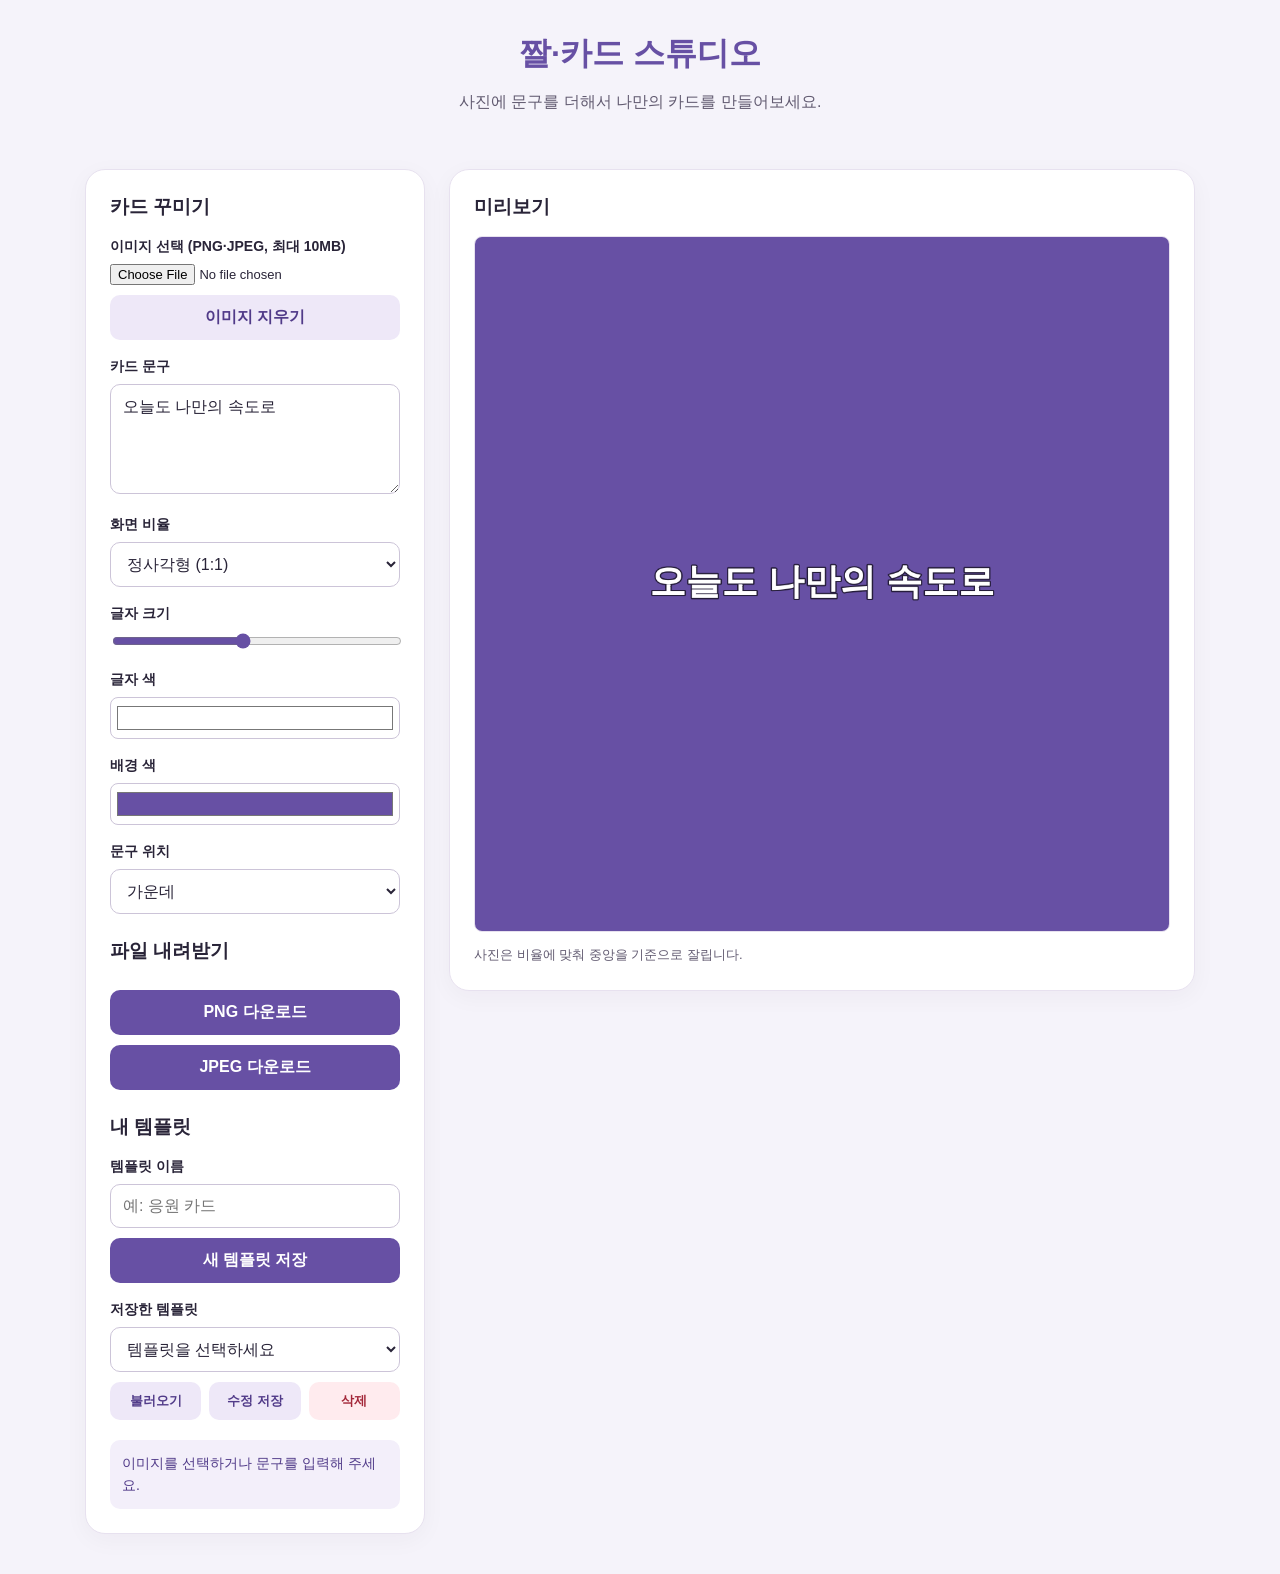
==== index.html @ bc9981ce "Add files via upload" ====
<!DOCTYPE html>
<html lang="ko">
<head>
  <meta charset="UTF-8">
  <meta name="viewport" content="width=device-width, initial-scale=1.0">
  <title>짤·카드 스튜디오</title>
  <link rel="stylesheet" href="style.css">
</head>
<body>
  <header>
    <h1>짤·카드 스튜디오</h1>
    <p>사진에 문구를 더해서 나만의 카드를 만들어보세요.</p>
  </header>

  <main>
    <section class="controls" aria-label="카드 편집">
      <h2>카드 꾸미기</h2>

      <label for="imageInput">이미지 선택 (PNG·JPEG, 최대 10MB)</label>
      <input
        type="file"
        id="imageInput"
        accept="image/png,image/jpeg"
      >
      <button type="button" id="removeImageBtn">이미지 지우기</button>

      <label for="textInput">카드 문구</label>
      <textarea
        id="textInput"
        rows="4"
        maxlength="200"
        placeholder="문구를 입력하세요"
      >오늘도 나만의 속도로</textarea>

      <label for="ratioSelect">화면 비율</label>
      <select id="ratioSelect">
        <option value="square">정사각형 (1:1)</option>
        <option value="portrait">세로형 (4:5)</option>
        <option value="landscape">가로형 (16:9)</option>
      </select>

      <label for="fontSizeInput">글자 크기</label>
      <input
        type="range"
        id="fontSizeInput"
        min="20"
        max="100"
        value="56"
      >

      <label for="textColorInput">글자 색</label>
      <input type="color" id="textColorInput" value="#ffffff">

      <label for="bgColorInput">배경 색</label>
      <input type="color" id="bgColorInput" value="#6750a4">

      <label for="textPositionSelect">문구 위치</label>
      <select id="textPositionSelect">
        <option value="top">위쪽</option>
        <option value="center" selected>가운데</option>
        <option value="bottom">아래쪽</option>
      </select>

      <h2>파일 내려받기</h2>
      <button type="button" id="downloadPngBtn">PNG 다운로드</button>
      <button type="button" id="downloadJpegBtn">JPEG 다운로드</button>

      <h2>내 템플릿</h2>

      <label for="templateNameInput">템플릿 이름</label>
      <input
        type="text"
        id="templateNameInput"
        maxlength="40"
        placeholder="예: 응원 카드"
      >
      <button type="button" id="saveTemplateBtn">새 템플릿 저장</button>

      <label for="templateSelect">저장한 템플릿</label>
      <select id="templateSelect">
        <option value="">템플릿을 선택하세요</option>
      </select>

      <div class="template-actions">
        <button type="button" id="loadTemplateBtn">불러오기</button>
        <button type="button" id="updateTemplateBtn">수정 저장</button>
        <button type="button" id="deleteTemplateBtn">삭제</button>
      </div>

      <p id="status" role="status" aria-live="polite">
        이미지를 선택하거나 문구를 입력해 주세요.
      </p>
    </section>

    <section class="preview" aria-label="카드 미리보기">
      <h2>미리보기</h2>
      <canvas id="cardCanvas" width="1080" height="1080">
        카드 미리보기를 표시하려면 캔버스를 지원하는 브라우저가 필요합니다.
      </canvas>
      <p>사진은 비율에 맞춰 중앙을 기준으로 잘립니다.</p>
    </section>
  </main>

  <script src="app.js"></script>
</body>
</html>
---- style.css ----
* {
  box-sizing: border-box;
}

body {
  margin: 0;
  font-family: "맑은 고딕", sans-serif;
  color: #292438;
  background: #f5f3fa;
}

header {
  padding: 32px 20px 20px;
  text-align: center;
}

header h1 {
  margin: 0 0 10px;
  color: #6750a4;
}

header p {
  color: #625b71;
}

main {
  display: grid;
  grid-template-columns: 340px minmax(0, 1fr);
  gap: 24px;
  max-width: 1150px;
  margin: 0 auto;
  padding: 20px 20px 40px;
}

.controls,
.preview {
  min-width: 0;
  padding: 24px;
  border: 1px solid #e7e1ef;
  border-radius: 20px;
  background: #ffffff;
  box-shadow: 0 6px 24px #2924380a;
}

h2 {
  margin: 24px 0 16px;
  font-size: 19px;
}

h2:first-child {
  margin-top: 0;
}

label {
  display: block;
  margin: 18px 0 8px;
  font-size: 14px;
  font-weight: bold;
}

input,
textarea,
select,
button {
  font: inherit;
}

input[type="text"],
textarea,
select {
  width: 100%;
  padding: 12px;
  border: 1px solid #ccc4d8;
  border-radius: 10px;
  color: #292438;
  background: #ffffff;
}

textarea {
  min-height: 110px;
  resize: vertical;
}

input[type="file"] {
  width: 100%;
  font-size: 13px;
}

input[type="range"] {
  width: 100%;
  accent-color: #6750a4;
}

input[type="color"] {
  width: 100%;
  height: 42px;
  padding: 4px;
  border: 1px solid #ccc4d8;
  border-radius: 8px;
  background: #ffffff;
  cursor: pointer;
}

button {
  width: 100%;
  margin-top: 10px;
  padding: 12px;
  border: none;
  border-radius: 10px;
  color: #ffffff;
  background: #6750a4;
  font-weight: bold;
  cursor: pointer;
  transition: background 0.2s;
}

button:hover {
  background: #513b89;
}

button:active {
  transform: translateY(1px);
}

button:disabled {
  opacity: 0.5;
  cursor: not-allowed;
}

input:focus-visible,
textarea:focus-visible,
select:focus-visible,
button:focus-visible {
  outline: 3px solid #9475d6;
  outline-offset: 3px;
}

#removeImageBtn,
#loadTemplateBtn,
#updateTemplateBtn {
  color: #513b89;
  background: #eee8f8;
}

#removeImageBtn:hover,
#loadTemplateBtn:hover,
#updateTemplateBtn:hover {
  background: #dfd4f2;
}

#deleteTemplateBtn {
  color: #a32638;
  background: #ffebee;
}

#deleteTemplateBtn:hover {
  background: #ffd6dc;
}

.template-actions {
  display: flex;
  flex-wrap: wrap;
  gap: 8px;
}

.template-actions button {
  flex: 1 1 75px;
  width: auto;
  padding: 10px 6px;
  font-size: 13px;
}

#status {
  margin: 20px 0 0;
  padding: 12px;
  border-radius: 10px;
  color: #513b89;
  background: #f3effa;
  font-size: 14px;
  line-height: 1.6;
  overflow-wrap: anywhere;
}

.preview {
  align-self: start;
  position: sticky;
  top: 20px;
}

#cardCanvas {
  display: block;
  width: 100%;
  height: auto;
  border: 1px solid #e7e1ef;
  border-radius: 8px;
}

.preview p {
  margin-bottom: 0;
  color: #625b71;
  font-size: 13px;
  line-height: 1.6;
}

@media (max-width: 760px) {
  main {
    grid-template-columns: 1fr;
    padding: 12px;
  }

  .controls,
  .preview {
    padding: 20px;
  }

  .preview {
    position: static;
  }

  header h1 {
    font-size: 26px;
  }
}
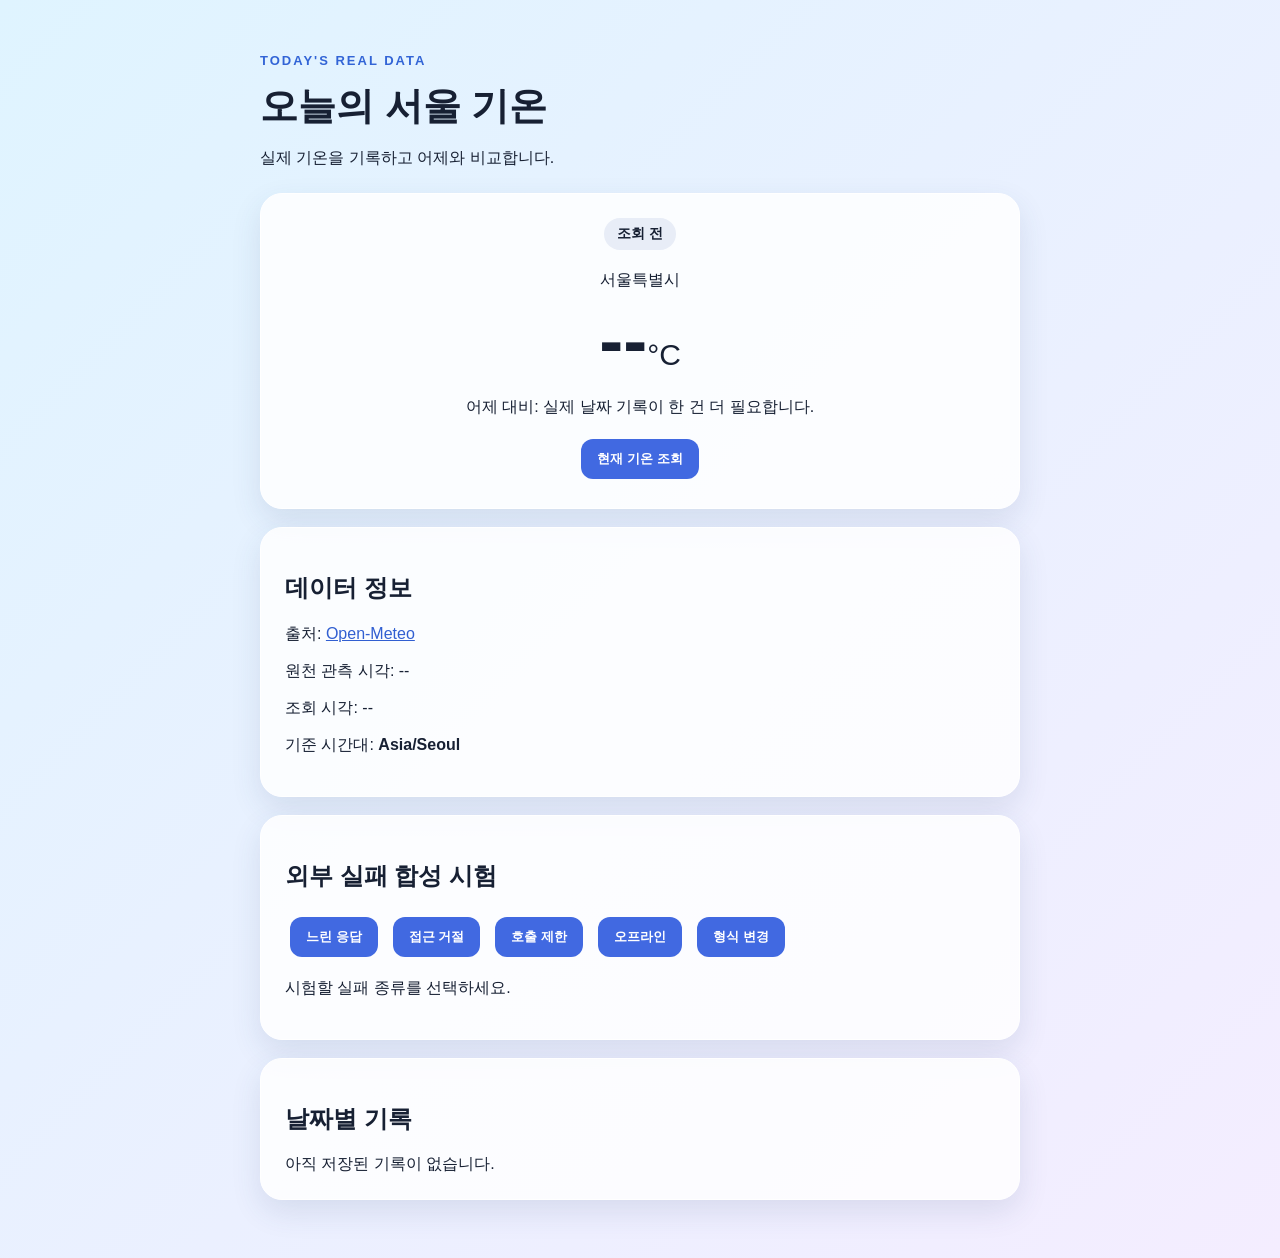
==== commit faa46420: "Add files via upload" ====
--- a/index.html
+++ b/index.html
@@ -1,106 +1,32 @@
-<!DOCTYPE html>
-<html lang="ko">
-<head>
-  <meta charset="UTF-8">
-  <meta name="viewport" content="width=device-width, initial-scale=1.0">
-  <title>짤·카드 스튜디오</title>
-  <link rel="stylesheet" href="style.css">
-</head>
-<body>
-  <header>
-    <h1>짤·카드 스튜디오</h1>
-    <p>사진에 문구를 더해서 나만의 카드를 만들어보세요.</p>
-  </header>
-
-  <main>
-    <section class="controls" aria-label="카드 편집">
-      <h2>카드 꾸미기</h2>
-
-      <label for="imageInput">이미지 선택 (PNG·JPEG, 최대 10MB)</label>
-      <input
-        type="file"
-        id="imageInput"
-        accept="image/png,image/jpeg"
-      >
-      <button type="button" id="removeImageBtn">이미지 지우기</button>
-
-      <label for="textInput">카드 문구</label>
-      <textarea
-        id="textInput"
-        rows="4"
-        maxlength="200"
-        placeholder="문구를 입력하세요"
-      >오늘도 나만의 속도로</textarea>
-
-      <label for="ratioSelect">화면 비율</label>
-      <select id="ratioSelect">
-        <option value="square">정사각형 (1:1)</option>
-        <option value="portrait">세로형 (4:5)</option>
-        <option value="landscape">가로형 (16:9)</option>
-      </select>
-
-      <label for="fontSizeInput">글자 크기</label>
-      <input
-        type="range"
-        id="fontSizeInput"
-        min="20"
-        max="100"
-        value="56"
-      >
-
-      <label for="textColorInput">글자 색</label>
-      <input type="color" id="textColorInput" value="#ffffff">
-
-      <label for="bgColorInput">배경 색</label>
-      <input type="color" id="bgColorInput" value="#6750a4">
-
-      <label for="textPositionSelect">문구 위치</label>
-      <select id="textPositionSelect">
-        <option value="top">위쪽</option>
-        <option value="center" selected>가운데</option>
-        <option value="bottom">아래쪽</option>
-      </select>
-
-      <h2>파일 내려받기</h2>
-      <button type="button" id="downloadPngBtn">PNG 다운로드</button>
-      <button type="button" id="downloadJpegBtn">JPEG 다운로드</button>
-
-      <h2>내 템플릿</h2>
-
-      <label for="templateNameInput">템플릿 이름</label>
-      <input
-        type="text"
-        id="templateNameInput"
-        maxlength="40"
-        placeholder="예: 응원 카드"
-      >
-      <button type="button" id="saveTemplateBtn">새 템플릿 저장</button>
-
-      <label for="templateSelect">저장한 템플릿</label>
-      <select id="templateSelect">
-        <option value="">템플릿을 선택하세요</option>
-      </select>
-
-      <div class="template-actions">
-        <button type="button" id="loadTemplateBtn">불러오기</button>
-        <button type="button" id="updateTemplateBtn">수정 저장</button>
-        <button type="button" id="deleteTemplateBtn">삭제</button>
-      </div>
-
-      <p id="status" role="status" aria-live="polite">
-        이미지를 선택하거나 문구를 입력해 주세요.
-      </p>
-    </section>
-
-    <section class="preview" aria-label="카드 미리보기">
-      <h2>미리보기</h2>
-      <canvas id="cardCanvas" width="1080" height="1080">
-        카드 미리보기를 표시하려면 캔버스를 지원하는 브라우저가 필요합니다.
-      </canvas>
-      <p>사진은 비율에 맞춰 중앙을 기준으로 잘립니다.</p>
-    </section>
-  </main>
-
-  <script src="app.js"></script>
-</body>
-</html>+<!DOCTYPE html>
+<html lang="ko">
+<head>
+  <meta charset="UTF-8">
+  <meta name="viewport" content="width=device-width, initial-scale=1.0">
+  <title>오늘의 서울 기온</title>
+  <link rel="stylesheet" href="style.css">
+</head>
+<body>
+  <main class="container">
+    <header><p class="label">TODAY'S REAL DATA</p><h1>오늘의 서울 기온</h1><p>실제 기온을 기록하고 어제와 비교합니다.</p></header>
+    <section class="weather-card">
+      <div id="statusBadge" class="badge">조회 전</div><p class="city">서울특별시</p>
+      <div class="temperature"><strong id="temperature">--</strong><span>°C</span></div>
+      <p id="change">어제 대비: 기록이 더 필요합니다.</p><button id="loadBtn">현재 기온 조회</button>
+    </section>
+    <section class="info-card">
+      <h2>데이터 정보</h2>
+      <p>출처: <a id="sourceLink" href="https://open-meteo.com/" target="_blank">Open-Meteo</a></p>
+      <p>원천 관측 시각: <span id="sourceTime">--</span></p><p>조회 시각: <span id="fetchedTime">--</span></p>
+      <p>기준 시간대: <strong>Asia/Seoul</strong></p>
+    </section>
+    <section class="test-card">
+      <h2>외부 실패 합성 시험</h2>
+      <div class="buttons"><button data-error="slow">느린 응답</button><button data-error="denied">접근 거절</button><button data-error="limit">호출 제한</button><button data-error="offline">오프라인</button><button data-error="format">형식 변경</button></div>
+      <p id="errorMessage">시험할 실패 종류를 선택하세요.</p><button id="retryBtn" class="retry" hidden>다시 시도</button>
+    </section>
+    <section class="history-card"><h2>날짜별 기록</h2><div id="history">아직 저장된 기록이 없습니다.</div></section>
+  </main>
+  <script src="app.js"></script>
+</body>
+</html>
--- a/style.css
+++ b/style.css
@@ -1,223 +1 @@
-* {
-  box-sizing: border-box;
-}
-
-body {
-  margin: 0;
-  font-family: "맑은 고딕", sans-serif;
-  color: #292438;
-  background: #f5f3fa;
-}
-
-header {
-  padding: 32px 20px 20px;
-  text-align: center;
-}
-
-header h1 {
-  margin: 0 0 10px;
-  color: #6750a4;
-}
-
-header p {
-  color: #625b71;
-}
-
-main {
-  display: grid;
-  grid-template-columns: 340px minmax(0, 1fr);
-  gap: 24px;
-  max-width: 1150px;
-  margin: 0 auto;
-  padding: 20px 20px 40px;
-}
-
-.controls,
-.preview {
-  min-width: 0;
-  padding: 24px;
-  border: 1px solid #e7e1ef;
-  border-radius: 20px;
-  background: #ffffff;
-  box-shadow: 0 6px 24px #2924380a;
-}
-
-h2 {
-  margin: 24px 0 16px;
-  font-size: 19px;
-}
-
-h2:first-child {
-  margin-top: 0;
-}
-
-label {
-  display: block;
-  margin: 18px 0 8px;
-  font-size: 14px;
-  font-weight: bold;
-}
-
-input,
-textarea,
-select,
-button {
-  font: inherit;
-}
-
-input[type="text"],
-textarea,
-select {
-  width: 100%;
-  padding: 12px;
-  border: 1px solid #ccc4d8;
-  border-radius: 10px;
-  color: #292438;
-  background: #ffffff;
-}
-
-textarea {
-  min-height: 110px;
-  resize: vertical;
-}
-
-input[type="file"] {
-  width: 100%;
-  font-size: 13px;
-}
-
-input[type="range"] {
-  width: 100%;
-  accent-color: #6750a4;
-}
-
-input[type="color"] {
-  width: 100%;
-  height: 42px;
-  padding: 4px;
-  border: 1px solid #ccc4d8;
-  border-radius: 8px;
-  background: #ffffff;
-  cursor: pointer;
-}
-
-button {
-  width: 100%;
-  margin-top: 10px;
-  padding: 12px;
-  border: none;
-  border-radius: 10px;
-  color: #ffffff;
-  background: #6750a4;
-  font-weight: bold;
-  cursor: pointer;
-  transition: background 0.2s;
-}
-
-button:hover {
-  background: #513b89;
-}
-
-button:active {
-  transform: translateY(1px);
-}
-
-button:disabled {
-  opacity: 0.5;
-  cursor: not-allowed;
-}
-
-input:focus-visible,
-textarea:focus-visible,
-select:focus-visible,
-button:focus-visible {
-  outline: 3px solid #9475d6;
-  outline-offset: 3px;
-}
-
-#removeImageBtn,
-#loadTemplateBtn,
-#updateTemplateBtn {
-  color: #513b89;
-  background: #eee8f8;
-}
-
-#removeImageBtn:hover,
-#loadTemplateBtn:hover,
-#updateTemplateBtn:hover {
-  background: #dfd4f2;
-}
-
-#deleteTemplateBtn {
-  color: #a32638;
-  background: #ffebee;
-}
-
-#deleteTemplateBtn:hover {
-  background: #ffd6dc;
-}
-
-.template-actions {
-  display: flex;
-  flex-wrap: wrap;
-  gap: 8px;
-}
-
-.template-actions button {
-  flex: 1 1 75px;
-  width: auto;
-  padding: 10px 6px;
-  font-size: 13px;
-}
-
-#status {
-  margin: 20px 0 0;
-  padding: 12px;
-  border-radius: 10px;
-  color: #513b89;
-  background: #f3effa;
-  font-size: 14px;
-  line-height: 1.6;
-  overflow-wrap: anywhere;
-}
-
-.preview {
-  align-self: start;
-  position: sticky;
-  top: 20px;
-}
-
-#cardCanvas {
-  display: block;
-  width: 100%;
-  height: auto;
-  border: 1px solid #e7e1ef;
-  border-radius: 8px;
-}
-
-.preview p {
-  margin-bottom: 0;
-  color: #625b71;
-  font-size: 13px;
-  line-height: 1.6;
-}
-
-@media (max-width: 760px) {
-  main {
-    grid-template-columns: 1fr;
-    padding: 12px;
-  }
-
-  .controls,
-  .preview {
-    padding: 20px;
-  }
-
-  .preview {
-    position: static;
-  }
-
-  header h1 {
-    font-size: 26px;
-  }
-}+*{box-sizing:border-box}body{margin:0;min-height:100vh;padding:40px 20px;font-family:Arial,sans-serif;color:#172033;background:linear-gradient(135deg,#dff4ff,#f4edff)}.container{width:min(760px,100%);margin:auto}header{margin-bottom:24px}.label{color:#3264d6;font-size:13px;font-weight:bold;letter-spacing:2px}h1{margin:8px 0;font-size:38px}section{margin-bottom:18px;padding:24px;border:1px solid #fff;border-radius:22px;background:rgba(255,255,255,.85);box-shadow:0 12px 30px rgba(53,73,117,.12)}.weather-card{text-align:center}.badge{display:inline-block;padding:7px 13px;border-radius:20px;background:#e8edf7;font-size:14px;font-weight:bold}.city{margin:20px 0 4px}.temperature{margin:8px 0}.temperature strong{font-size:72px}.temperature span{font-size:30px}button{margin:5px;padding:11px 16px;border:0;border-radius:12px;color:#fff;background:#4169e1;font-weight:bold;cursor:pointer}button:hover{background:#2f50b8}.buttons{display:flex;flex-wrap:wrap;gap:5px}.retry{background:#e05b4f}.fresh{color:#16794b;background:#dff7eb}.stale{color:#a34f00;background:#fff0d8}.error{color:#b42318}.record{margin-top:10px;padding:14px;border-radius:12px;background:#f3f6fb}a{color:#315fd1}@media(max-width:500px){h1{font-size:30px}.temperature strong{font-size:58px}}
